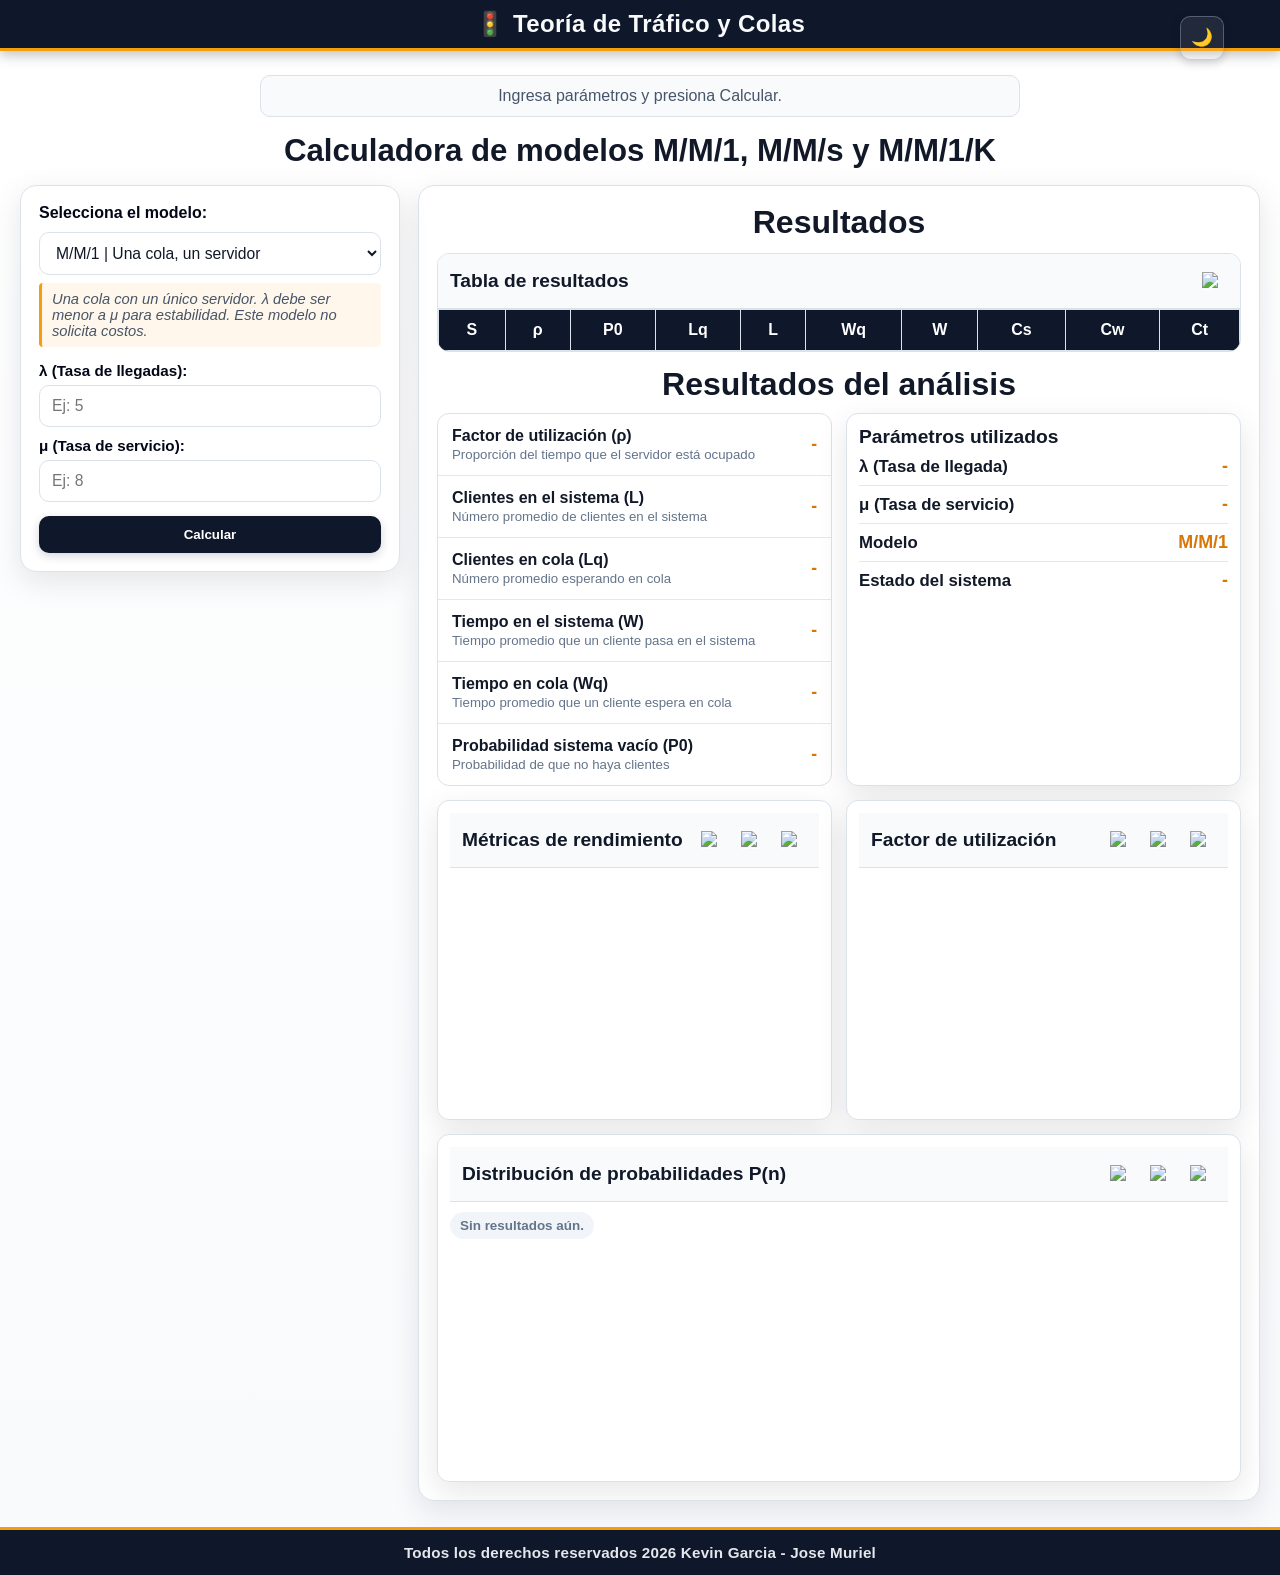
==== frontend/index.html @ acb6f223 "Agregar descripciones en encabezados de tabla al pasar cursor" ====
﻿<!DOCTYPE html>
<html lang="es">
<head>
<meta charset="UTF-8">
<meta name="viewport" content="width=device-width, initial-scale=1.0">
<title>Teor&iacute;a de Tr&aacute;fico y Colas</title>
<link rel="icon" type="image/svg+xml" href="data:image/svg+xml,%3Csvg xmlns='http://www.w3.org/2000/svg' viewBox='0 0 100 100'%3E%3Ctext y='0.9em' font-size='90'%3E%F0%9F%9A%A6%3C/text%3E%3C/svg%3E">

<link rel="stylesheet" href="style.css">
<script src="https://cdn.jsdelivr.net/npm/chart.js"></script>

</head>

<body>

<nav class="navbar">
    <div class="navbar-inner">
        <div class="navbar-title"><span class="nav-icon" aria-hidden="true">&#128678;</span> Teor&iacute;a de Tr&aacute;fico y Colas</div>
        <button id="themeToggle" class="theme-toggle" type="button" aria-label="Cambiar tema" title="Cambiar tema">🌙</button>
    </div>
</nav>

<div class="main">

    <p id="estado" class="estado">Ingresa parámetros y presiona Calcular.</p>
    <p class="sub">Calculadora de modelos M/M/1, M/M/s y M/M/1/K</p>

    <div class="dashboard-layout">

    <section class="card section-card input-card">

        <div class="modelo-selector">
            <label for="modelo">Selecciona el modelo:</label>
            <select id="modelo" onchange="cambiarFormulario()">
                <option value="">-- Seleccionar modelo --</option>
                <option value="mm1">M/M/1 | Una cola, un servidor</option>
                <option value="mms">M/M/s | Una cola, m&uacute;ltiples servidores</option>
                <option value="mm1k">M/M/1/K | Una cola, un servidor, capacidad limitada</option>
            </select>
            <p id="modelo-desc" class="modelo-desc"></p>
        </div>

        <div id="formulario" class="form-grid"></div>

        <button type="button" onclick="calcular()" class="btn-calcular">Calcular</button>

    </section>

    <section class="resultados section-card">
        <h2>Resultados</h2>

        <div class="table-wrap">
            <div class="segment-header">
                <h3>Tabla de resultados</h3>
                <div class="icon-actions">
                    <button type="button" class="icon-btn" title="Exportar tabla a Excel" onclick="exportarExcel()"><img class="icon-btn-img" src="https://img.icons8.com/?size=100&id=8Q0JnVzEzZWf&format=png&color=000000" alt="Excel"></button>
                </div>
            </div>
            <table id="tabla">
                <thead>
                    <tr>
                        <th title="Número de servidores">S</th>
                        <th title="Factor de utilización del sistema">&rho;</th>
                        <th title="Probabilidad de sistema vacío">P0</th>
                        <th title="Número promedio de clientes en cola">Lq</th>
                        <th title="Número promedio de clientes en el sistema">L</th>
                        <th title="Tiempo promedio de espera en cola">Wq</th>
                        <th title="Tiempo promedio en el sistema">W</th>
                        <th title="Costo de servicio">Cs</th>
                        <th title="Costo de espera">Cw</th>
                        <th title="Costo total">Ct</th>
                    </tr>
                </thead>
                <tbody></tbody>
            </table>
            <p id="tableLimitNotice" class="table-limit-notice" style="display: none;"></p>
        </div>

        <h3 class="analisis-heading">Resultados del an&aacute;lisis</h3>

        <section id="analisisPanel" class="analisis-panel" aria-live="polite">
            <div class="analisis-bloques">
                <div class="analisis-col">
                    <div id="analisisRows" class="analisis-rows"></div>
                </div>

                <div class="analisis-col">
                    <article class="analisis-card section-card mini-card">
                        <h4>Parámetros utilizados</h4>
                        <div class="param-line"><span>&lambda; (Tasa de llegada)</span><strong id="paramLambda">-</strong></div>
                        <div class="param-line"><span>&mu; (Tasa de servicio)</span><strong id="paramMu">-</strong></div>
                        <div id="paramLineCs" class="param-line"><span>Cs (Costo de servicio)</span><strong id="paramCs">-</strong></div>
                        <div id="paramLineCw" class="param-line"><span>Cw (Costo de espera)</span><strong id="paramCw">-</strong></div>
                        <div class="param-line"><span>Modelo</span><strong id="paramModelo">-</strong></div>
                        <div class="param-line"><span>Estado del sistema</span><strong id="estadoSistema">-</strong></div>
                    </article>
                </div>

                <div class="analisis-col">
                    <article class="analisis-card section-card mini-card">
                        <div class="segment-header">
                            <h4>Métricas de rendimiento</h4>
                            <div class="icon-actions">
                                <button type="button" class="icon-btn" title="Exportar datos a Excel" onclick="exportarDatosGraficaExcel('metricas')"><img class="icon-btn-img" src="https://img.icons8.com/?size=100&id=8Q0JnVzEzZWf&format=png&color=000000" alt="Excel"></button>
                                <button type="button" class="icon-btn" title="Exportar gráfica a PDF" onclick="exportarPDF('metricasChart', 'metricas_rendimiento.pdf', 'Métricas de rendimiento')"><img class="icon-btn-img" src="https://img.icons8.com/?size=100&id=107446&format=png&color=000000" alt="PDF"></button>
                                <button type="button" class="icon-btn" title="Exportar gráfica como imagen" onclick="exportarGrafica('metricasChart', 'metricas_rendimiento.png')"><img class="icon-btn-img" src="https://img.icons8.com/?size=100&id=114320&format=png&color=000000" alt="Imagen"></button>
                            </div>
                        </div>
                        <canvas id="metricasChart"></canvas>
                    </article>
                </div>

                <div class="analisis-col">
                    <article class="analisis-card section-card mini-card">
                        <div class="segment-header">
                            <h4>Factor de utilización</h4>
                            <div class="icon-actions">
                                <button type="button" class="icon-btn" title="Exportar datos a Excel" onclick="exportarDatosGraficaExcel('utilizacion')"><img class="icon-btn-img" src="https://img.icons8.com/?size=100&id=8Q0JnVzEzZWf&format=png&color=000000" alt="Excel"></button>
                                <button type="button" class="icon-btn" title="Exportar gráfica a PDF" onclick="exportarPDF('utilizacionChart', 'factor_utilizacion.pdf', 'Factor de utilización')"><img class="icon-btn-img" src="https://img.icons8.com/?size=100&id=107446&format=png&color=000000" alt="PDF"></button>
                                <button type="button" class="icon-btn" title="Exportar gráfica como imagen" onclick="exportarGrafica('utilizacionChart', 'factor_utilizacion.png')"><img class="icon-btn-img" src="https://img.icons8.com/?size=100&id=114320&format=png&color=000000" alt="Imagen"></button>
                            </div>
                        </div>
                        <canvas id="utilizacionChart"></canvas>
                    </article>
                </div>

                <div id="pnCol" class="analisis-col">
                    <article class="analisis-card section-card mini-card">
                        <div class="segment-header">
                            <h4>Distribución de probabilidades P(n)</h4>
                            <div class="icon-actions">
                                <button type="button" class="icon-btn" title="Exportar datos a Excel" onclick="exportarDatosGraficaExcel('pn')"><img class="icon-btn-img" src="https://img.icons8.com/?size=100&id=8Q0JnVzEzZWf&format=png&color=000000" alt="Excel"></button>
                                <button type="button" class="icon-btn" title="Exportar gráfica a PDF" onclick="exportarPDF('pnChart', 'distribucion_pn.pdf', 'Distribución P(n)')"><img class="icon-btn-img" src="https://img.icons8.com/?size=100&id=107446&format=png&color=000000" alt="PDF"></button>
                                <button type="button" class="icon-btn" title="Exportar gráfica como imagen" onclick="exportarGrafica('pnChart', 'distribucion_pn.png')"><img class="icon-btn-img" src="https://img.icons8.com/?size=100&id=114320&format=png&color=000000" alt="Imagen"></button>
                            </div>
                        </div>
                        <div id="pnChips" class="pn-chips"></div>
                        <canvas id="pnChart"></canvas>
                    </article>
                </div>

                <div id="costosCol" class="analisis-col">
                    <article class="analisis-card section-card mini-card grafica-principal-card">
                        <div class="segment-header">
                            <h4>Gráfica de costos</h4>
                            <div class="icon-actions">
                                <button type="button" class="icon-btn" title="Exportar datos a Excel" onclick="exportarDatosGraficaExcel('costos')"><img class="icon-btn-img" src="https://img.icons8.com/?size=100&id=8Q0JnVzEzZWf&format=png&color=000000" alt="Excel"></button>
                                <button type="button" class="icon-btn" title="Exportar gráfica a PDF" onclick="exportarPDF('grafica', 'grafica_costos.pdf', 'Gráfica de costos')"><img class="icon-btn-img" src="https://img.icons8.com/?size=100&id=107446&format=png&color=000000" alt="PDF"></button>
                                <button type="button" class="icon-btn" title="Exportar gráfica como imagen" onclick="exportarGrafica('grafica', 'grafica_costos.png')"><img class="icon-btn-img" src="https://img.icons8.com/?size=100&id=114320&format=png&color=000000" alt="Imagen"></button>
                            </div>
                        </div>
                        <canvas id="grafica"></canvas>
                    </article>
                </div>
            </div>
        </section>
    </section>

    </div>

</div>

<footer class="footer">
    <p>Todos los derechos reservados 2026 Kevin Garcia - Jose Muriel</p>
</footer>

<div id="loadingOverlay" class="loading-overlay" aria-hidden="true">
    <div class="loading-spinner" aria-hidden="true"></div>
    <p>Calculando...</p>
</div>

<script src="script.js"></script>

<!-- jsPDF (PDF) -->
<script src="https://cdnjs.cloudflare.com/ajax/libs/jspdf/2.5.1/jspdf.umd.min.js"></script>

<!-- html2canvas (captura gr&aacute;fica) -->
<script src="https://cdnjs.cloudflare.com/ajax/libs/html2canvas/1.4.1/html2canvas.min.js"></script>

<!-- XLSX con estilos (exportar Excel con encabezados coloreados) -->
<script src="https://cdn.jsdelivr.net/npm/xlsx-js-style@1.2.0/dist/xlsx.bundle.js"></script>

<!-- ExcelJS (exportar grafica como imagen dentro de Excel) -->
<script src="https://cdn.jsdelivr.net/npm/exceljs@4.4.0/dist/exceljs.min.js"></script>
</body>
</html>
---- frontend/style.css ----
﻿* {
    box-sizing: border-box;
}

:root {
    --nav-bg: #0f172a;
    --nav-border: #f59e0b;
    --surface: #ffffff;
    --surface-soft: #f8fafc;
    --text-main: #111827;
    --text-soft: #475569;
    --line: #dbe2ea;
    --shadow: 0 10px 30px rgba(15, 23, 42, 0.1);
    --input-bg: #ffffff;
    --table-bg: #ffffff;
    --table-text: #111827;
    --row-hover: #f8fafc;
}

body {
    margin: 0;
    font-family: "Segoe UI", sans-serif;
    background: linear-gradient(180deg, #ffffff 0%, #f8fafc 100%);
    color: var(--text-main);
    min-height: 100vh;
    display: flex;
    flex-direction: column;
}

body[data-theme="dark"] {
    background: linear-gradient(180deg, #1f2937 0%, #111827 100%);
}

body[data-theme="dark"] .sub {
    color: #f8fafc;
}

body[data-theme="dark"] .navbar,
body[data-theme="dark"] .footer {
    background: #f8fafc;
    border-color: #f59e0b;
}

body[data-theme="dark"] .navbar-title,
body[data-theme="dark"] .footer {
    color: #0f172a;
}

body[data-theme="dark"] .theme-toggle {
    background: #0f172a;
    color: #f8fafc;
    border-color: #0f172a;
}

body[data-theme="dark"] .theme-toggle:hover {
    background: #1e293b;
}

.navbar {
    position: sticky;
    top: 0;
    z-index: 100;
    width: 100%;
    background: var(--nav-bg);
    border-bottom: 3px solid var(--nav-border);
    box-shadow: 0 4px 12px rgba(0, 0, 0, 0.25);
}

.navbar-inner {
    max-width: 1200px;
    margin: 0 auto;
    padding: 10px 16px;
    display: flex;
    align-items: center;
    justify-content: center;
    position: relative;
}

.navbar-title {
    margin: 0;
    font-size: 24px;
    font-weight: 700;
    letter-spacing: 0.4px;
    color: #f8fafc;
    display: inline-flex;
    align-items: center;
    justify-content: center;
    gap: 8px;
}

.nav-icon {
    line-height: 1;
}

.theme-toggle {
    position: absolute;
    right: 16px;
    top: 50%;
    transform: translateY(-50%);
    width: 44px;
    height: 44px;
    min-width: 44px;
    padding: 0;
    border: 1px solid rgba(148, 163, 184, 0.45);
    background: rgba(255, 255, 255, 0.08);
    color: #f8fafc;
    border-radius: 10px;
    display: inline-flex;
    align-items: center;
    justify-content: center;
    font-size: 1.1rem;
    line-height: 1;
}

.theme-toggle:hover {
    background: rgba(255, 255, 255, 0.16);
}

.main {
    width: min(1240px, 100% - 36px);
    margin: 0 auto;
    padding: 24px 0 26px;
    flex: 1;
}

.estado {
    margin: 0 auto 16px;
    width: min(760px, 100%);
    padding: 11px 14px;
    border-radius: 10px;
    background: var(--surface-soft);
    border: 1px solid var(--line);
    color: var(--text-soft);
    text-align: center;
}

.estado.ok {
    border-color: rgba(22, 163, 74, 0.45);
}

.estado.error {
    border-color: rgba(220, 38, 38, 0.5);
    color: #991b1b;
}

.sub {
    text-align: center;
    color: var(--text-main);
    margin: 0 0 16px;
    font-size: clamp(1.35rem, 2.8vw, 1.95rem);
    font-weight: 800;
}

.section-card {
    background: var(--surface);
    border: 1px solid var(--line);
    border-radius: 16px;
    box-shadow: var(--shadow);
}

.dashboard-layout {
    display: grid;
    grid-template-columns: minmax(320px, 380px) minmax(0, 1fr);
    gap: 18px;
    align-items: start;
}

.card {
    width: 100%;
    margin: 0;
    padding: 18px;
    color: #020617;
}

.input-card {
    position: sticky;
    top: 86px;
}

.modelo-selector {
    margin-bottom: 14px;
}

.modelo-selector label {
    display: block;
    text-align: left;
    font-weight: 700;
    margin-bottom: 10px;
}

.modelo-desc {
    margin-top: 8px;
    font-size: 0.92rem;
    color: var(--text-soft);
    font-style: italic;
    padding: 8px 10px;
    background: rgba(245, 158, 11, 0.08);
    border-left: 3px solid #f59e0b;
    border-radius: 4px;
}

.form-grid {
    display: grid;
    grid-template-columns: 1fr;
    gap: 10px;
}

.param-group {
    display: grid;
    gap: 6px;
}

.param-group label {
    text-align: left;
    font-weight: 700;
    font-size: 0.95rem;
}

input,
select {
    width: 100%;
    padding: 11px 12px;
    border-radius: 10px;
    border: 1px solid var(--line);
    background: var(--input-bg);
    color: var(--text-main);
    font-size: 0.98rem;
}

input:focus,
select:focus {
    outline: none;
    border-color: #f59e0b;
    box-shadow: 0 0 0 3px rgba(245, 158, 11, 0.2);
}

button {
    position: relative;
    overflow: hidden;
    margin-top: 14px;
    padding: 11px 18px;
    border: none;
    background: var(--nav-bg);
    color: #ffffff;
    border-radius: 10px;
    cursor: pointer;
    transition: transform 0.2s ease, box-shadow 0.2s ease, background-color 0.2s ease;
    box-shadow: 0 3px 10px rgba(15, 23, 42, 0.18);
    font-weight: 700;
}

button:hover {
    background: #1e293b;
    transform: translateY(-2px);
    box-shadow: 0 8px 18px rgba(15, 23, 42, 0.28);
}

button:active {
    transform: translateY(0) scale(0.98);
}

button::after {
    content: "";
    position: absolute;
    top: 0;
    left: -130%;
    width: 120%;
    height: 100%;
    background: linear-gradient(120deg, transparent, rgba(255, 255, 255, 0.22), transparent);
    transition: left 0.45s ease;
}

button:hover::after {
    left: 120%;
}

.btn-calcular {
    width: 100%;
}

.resultados {
    margin-top: 0;
    padding: 18px;
    overflow: hidden;
}

.resultados h2 {
    margin: 0 0 12px;
    text-align: center;
    font-size: 2rem;
}

.table-wrap {
    border: 1px solid var(--line);
    border-radius: 12px;
    overflow: hidden;
    margin-bottom: 14px;
    background: #ffffff;
}

.table-limit-notice {
    margin: 10px 12px 12px;
    font-size: 0.92rem;
    color: var(--text-soft);
    font-weight: 600;
}

.segment-header {
    display: flex;
    align-items: center;
    justify-content: space-between;
    gap: 10px;
    padding: 10px 12px;
    border-bottom: 1px solid var(--line);
    background: #f8fafc;
}

.segment-header h3,
.segment-header h4 {
    margin: 0;
    font-size: 1.2rem;
}

.icon-actions {
    display: inline-flex;
    align-items: center;
    gap: 6px;
}

.icon-btn {
    margin-top: 0;
    width: 34px;
    min-width: 34px;
    height: 34px;
    padding: 0;
    border-radius: 8px;
    background: transparent;
    box-shadow: none;
    border: 1px solid transparent;
    display: inline-flex;
    align-items: center;
    justify-content: center;
    font-size: 16px;
    line-height: 1;
}

.icon-btn:hover {
    background: transparent;
    box-shadow: none;
    transform: none;
}

.icon-btn:active {
    transform: none;
}

.icon-btn::after {
    display: none;
}

.icon-btn-img {
    width: 18px;
    height: 18px;
    object-fit: contain;
    display: block;
    pointer-events: none;
}

.icon-btn:disabled {
    opacity: 0.45;
    cursor: not-allowed;
    box-shadow: none;
    transform: none;
}

table {
    margin: 0;
    border-collapse: collapse;
    width: 100%;
    background: var(--table-bg);
    color: var(--table-text);
}

th {
    background: var(--nav-bg);
    color: #ffffff;
}

th,
td {
    padding: 11px 10px;
    border: 1px solid var(--line);
    text-align: center;
}

tr:hover {
    background: var(--row-hover);
}

.inestable-row td {
    color: #b91c1c;
    background: #fef2f2;
}

.inestable-cell {
    font-weight: 800;
    color: #991b1b;
}

.analisis-heading {
    margin: 10px 0 10px;
    text-align: center;
    font-size: 2rem;
}

.analisis-panel {
    border: none;
    background: transparent;
}

.analisis-bloques {
    display: grid;
    grid-template-columns: repeat(2, minmax(0, 1fr));
    gap: 14px;
    grid-auto-rows: minmax(320px, auto);
}

.analisis-col {
    min-width: 0;
    display: flex;
}

.analisis-rows {
    border: 1px solid var(--line);
    border-radius: 12px;
    overflow: hidden;
    background: #ffffff;
    width: 100%;
    height: 100%;
    overflow-y: auto;
}

.analisis-col .mini-card {
    width: 100%;
    height: 100%;
    display: flex;
    flex-direction: column;
}

.analisis-col .mini-card canvas {
    flex: 1;
}

.analisis-row {
    display: flex;
    justify-content: space-between;
    gap: 14px;
    align-items: center;
    padding: 13px 14px;
    border-bottom: 1px solid #e5e7eb;
}

.analisis-row:last-child {
    border-bottom: none;
}

.analisis-nombre {
    margin: 0;
    font-weight: 800;
    font-size: 1rem;
}

.analisis-desc {
    margin: 2px 0 0;
    font-size: 0.83rem;
    color: #64748b;
}

.analisis-valor {
    color: #d97706;
    font-size: 1.1rem;
    white-space: nowrap;
}

.analisis-valor-inestable {
    color: #b91c1c;
}

.mini-card {
    padding: 12px;
    border-radius: 12px;
    min-height: 220px;
}

.mini-card h4 {
    margin: 0;
    font-size: 1.2rem;
}

.param-line {
    display: flex;
    align-items: center;
    justify-content: space-between;
    gap: 10px;
    padding: 8px 0;
    border-bottom: 1px solid #e5e7eb;
    font-size: 1.05rem;
    font-weight: 700;
}

.param-line:last-child {
    border-bottom: none;
}

.param-line strong {
    color: #d97706;
    font-size: 1.12rem;
    font-weight: 800;
}

.param-line strong.estado-estable {
    color: #15803d;
}

.param-line strong.estado-inestable {
    color: #b91c1c;
}

.pn-chips {
    display: flex;
    flex-wrap: wrap;
    gap: 8px;
    margin: 10px 0;
}

.pn-chip,
.chip-muted {
    display: inline-flex;
    align-items: center;
    padding: 6px 10px;
    border-radius: 999px;
    font-size: 0.84rem;
    font-weight: 700;
}

.pn-chip {
    background: #e2e8f0;
    color: #334155;
}

.chip-muted {
    background: #f1f5f9;
    color: #64748b;
    font-weight: 600;
}

#metricasChart,
#utilizacionChart,
#pnChart {
    width: 100% !important;
    height: 220px !important;
    max-height: 220px !important;
}

#grafica {
    width: 100% !important;
    height: 280px !important;
    max-height: 280px !important;
}

.footer {
    margin-top: 0;
    padding: 14px 20px;
    background: var(--nav-bg);
    color: #e5e7eb;
    text-align: center;
    font-size: 0.95rem;
    border-top: 3px solid var(--nav-border);
}

.footer p {
    margin: 0;
    font-weight: 600;
    letter-spacing: 0.2px;
}

.loading-overlay {
    position: fixed;
    inset: 0;
    display: none;
    flex-direction: column;
    align-items: center;
    justify-content: center;
    gap: 10px;
    background: rgba(255, 255, 255, 0.55);
    backdrop-filter: blur(1px);
    z-index: 1000;
}

.loading-overlay.active {
    display: flex;
}

.loading-overlay p {
    margin: 0;
    color: var(--nav-bg);
    font-weight: 700;
    letter-spacing: 0.3px;
}

.loading-spinner {
    width: 74px;
    height: 74px;
    border-radius: 50%;
    background: conic-gradient(
        from 0deg,
        var(--nav-bg) 0 52deg,
        transparent 52deg 104deg,
        var(--nav-bg) 104deg 156deg,
        transparent 156deg 208deg,
        var(--nav-bg) 208deg 260deg,
        transparent 260deg 312deg,
        var(--nav-bg) 312deg 360deg
    );
    -webkit-mask: radial-gradient(farthest-side, transparent calc(100% - 11px), #000 calc(100% - 10px));
    mask: radial-gradient(farthest-side, transparent calc(100% - 11px), #000 calc(100% - 10px));
    filter: drop-shadow(0 0 8px rgba(15, 23, 42, 0.35));
    animation: spin 0.95s linear infinite;
}

@keyframes spin {
    to {
        transform: rotate(360deg);
    }
}

@media (max-width: 1180px) {
    .dashboard-layout {
        grid-template-columns: 1fr;
    }

    .input-card {
        position: static;
    }
}

@media (max-width: 900px) {
    .main {
        width: min(980px, 100% - 20px);
        padding: 16px 0 20px;
    }

    .analisis-bloques {
        grid-template-columns: 1fr;
        grid-auto-rows: auto;
    }

    #metricasChart,
    #utilizacionChart,
    #pnChart,
    #grafica {
        height: 210px !important;
        max-height: 210px !important;
    }

    .resultados h2,
    .analisis-heading {
        font-size: 1.7rem;
    }
}

@media (max-width: 768px) {
    .navbar-inner {
        padding: 10px;
    }

    .theme-toggle {
        position: static;
        transform: none;
        min-width: 110px;
        font-size: 0.86rem;
        padding: 8px 10px;
        margin-left: auto;
    }

    .navbar-title {
        font-size: 20px;
    }

    .resultados,
    .card {
        padding: 12px;
    }

    .segment-header h3,
    .segment-header h4 {
        font-size: 1rem;
    }
}

@media (max-width: 480px) {
    .navbar-inner {
        flex-wrap: wrap;
        justify-content: center;
        gap: 8px;
    }

    .theme-toggle {
        margin-left: 0;
    }

    .navbar-title {
        font-size: 18px;
    }

    input,
    select {
        font-size: 0.94rem;
        padding: 10px;
    }

    th,
    td {
        font-size: 12px;
        padding: 8px 6px;
    }
}
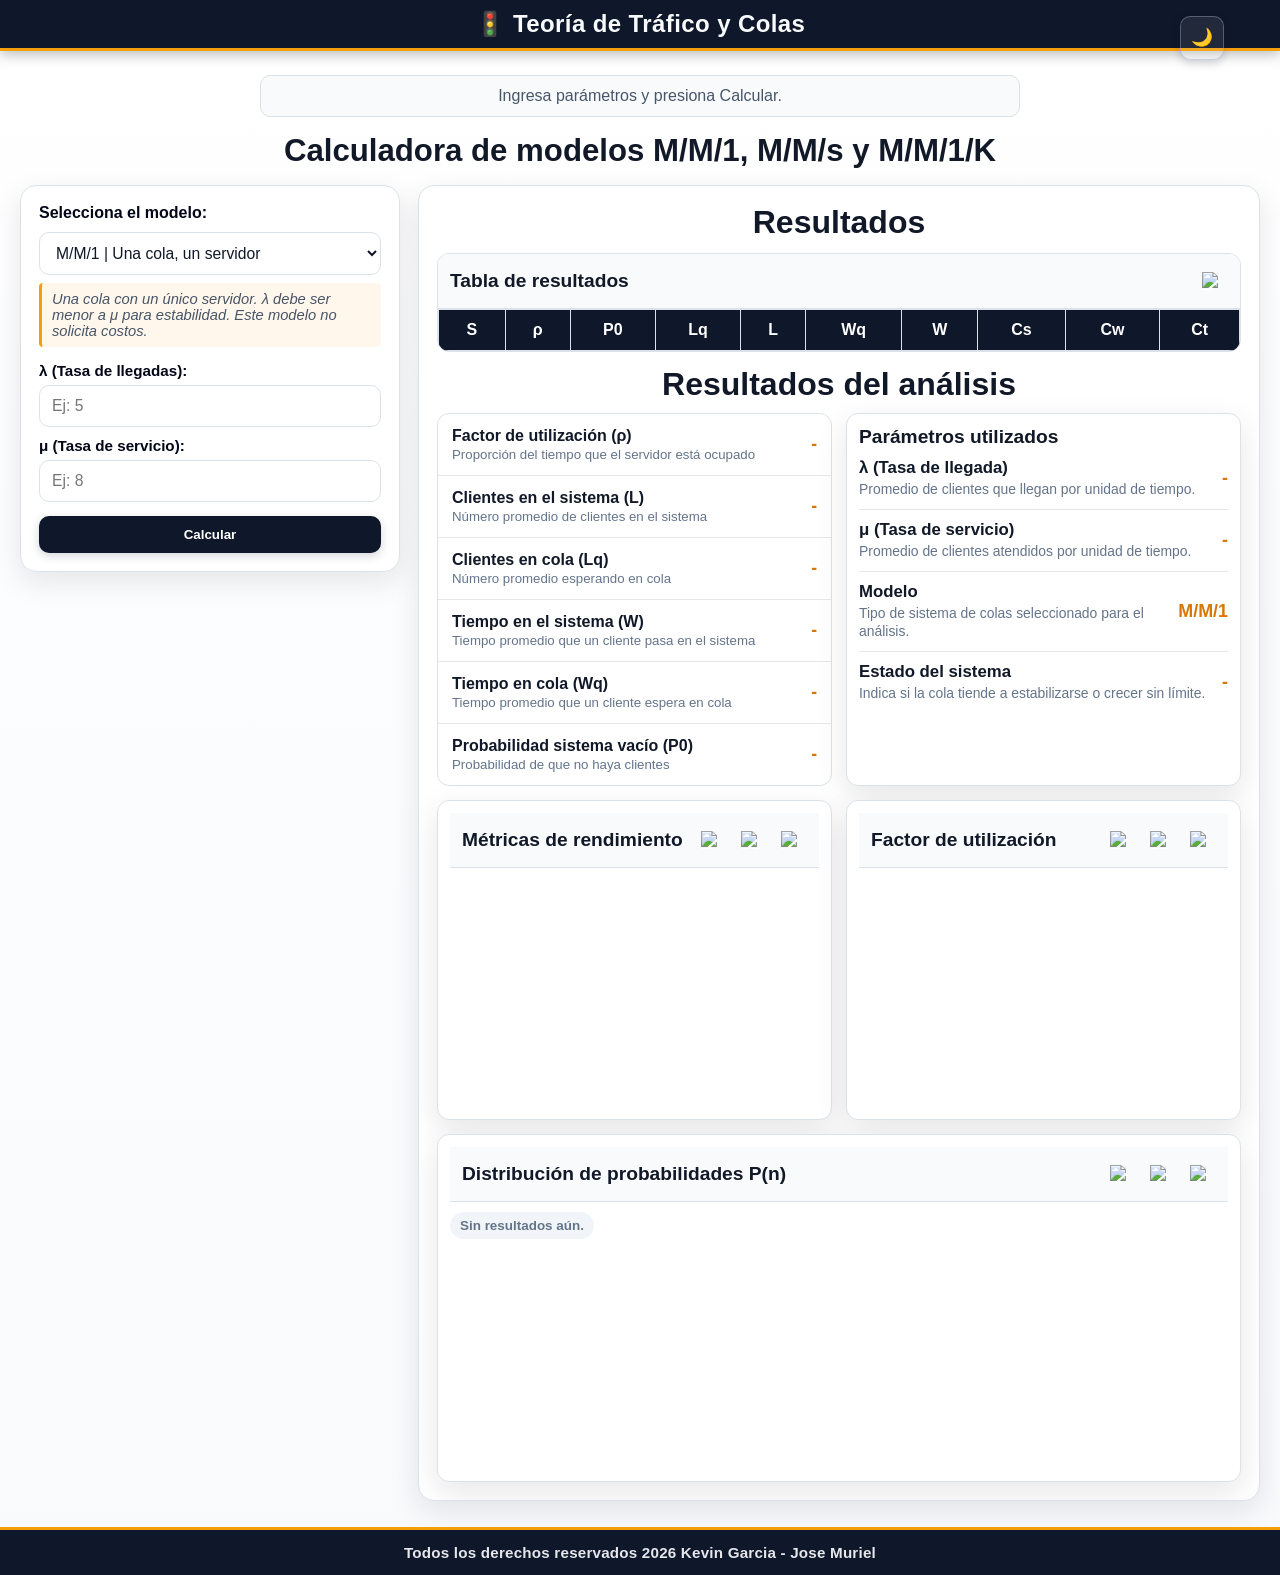
==== commit 861ee55c: "Agregar descripciones en tarjeta de parámetros utilizados" ====
--- a/frontend/index.html
+++ b/frontend/index.html
@@ -87,12 +87,48 @@
                 <div class="analisis-col">
                     <article class="analisis-card section-card mini-card">
                         <h4>Parámetros utilizados</h4>
-                        <div class="param-line"><span>&lambda; (Tasa de llegada)</span><strong id="paramLambda">-</strong></div>
-                        <div class="param-line"><span>&mu; (Tasa de servicio)</span><strong id="paramMu">-</strong></div>
-                        <div id="paramLineCs" class="param-line"><span>Cs (Costo de servicio)</span><strong id="paramCs">-</strong></div>
-                        <div id="paramLineCw" class="param-line"><span>Cw (Costo de espera)</span><strong id="paramCw">-</strong></div>
-                        <div class="param-line"><span>Modelo</span><strong id="paramModelo">-</strong></div>
-                        <div class="param-line"><span>Estado del sistema</span><strong id="estadoSistema">-</strong></div>
+                        <div class="param-line">
+                            <div class="param-text">
+                                <p class="param-nombre">&lambda; (Tasa de llegada)</p>
+                                <p class="param-desc">Promedio de clientes que llegan por unidad de tiempo.</p>
+                            </div>
+                            <strong id="paramLambda">-</strong>
+                        </div>
+                        <div class="param-line">
+                            <div class="param-text">
+                                <p class="param-nombre">&mu; (Tasa de servicio)</p>
+                                <p class="param-desc">Promedio de clientes atendidos por unidad de tiempo.</p>
+                            </div>
+                            <strong id="paramMu">-</strong>
+                        </div>
+                        <div id="paramLineCs" class="param-line">
+                            <div class="param-text">
+                                <p class="param-nombre">Cs (Costo de servicio)</p>
+                                <p class="param-desc">Costo asociado a mantener un servidor operando.</p>
+                            </div>
+                            <strong id="paramCs">-</strong>
+                        </div>
+                        <div id="paramLineCw" class="param-line">
+                            <div class="param-text">
+                                <p class="param-nombre">Cw (Costo de espera)</p>
+                                <p class="param-desc">Costo por cliente en cola o esperando atención.</p>
+                            </div>
+                            <strong id="paramCw">-</strong>
+                        </div>
+                        <div class="param-line">
+                            <div class="param-text">
+                                <p class="param-nombre">Modelo</p>
+                                <p class="param-desc">Tipo de sistema de colas seleccionado para el análisis.</p>
+                            </div>
+                            <strong id="paramModelo">-</strong>
+                        </div>
+                        <div class="param-line">
+                            <div class="param-text">
+                                <p class="param-nombre">Estado del sistema</p>
+                                <p class="param-desc">Indica si la cola tiende a estabilizarse o crecer sin límite.</p>
+                            </div>
+                            <strong id="estadoSistema">-</strong>
+                        </div>
                     </article>
                 </div>
 
--- a/frontend/style.css
+++ b/frontend/style.css
@@ -499,20 +499,37 @@
 
 .param-line {
     display: flex;
-    align-items: center;
+    align-items: flex-start;
     justify-content: space-between;
     gap: 10px;
-    padding: 8px 0;
+    padding: 10px 0;
     border-bottom: 1px solid #e5e7eb;
+}
+
+.param-text {
+    flex: 1;
+}
+
+.param-nombre {
+    margin: 0;
     font-size: 1.05rem;
     font-weight: 700;
 }
 
+.param-desc {
+    margin: 2px 0 0;
+    color: #64748b;
+    font-size: 0.87rem;
+    line-height: 1.35;
+    font-weight: 500;
+}
+
 .param-line:last-child {
     border-bottom: none;
 }
 
 .param-line strong {
+    align-self: center;
     color: #d97706;
     font-size: 1.12rem;
     font-weight: 800;
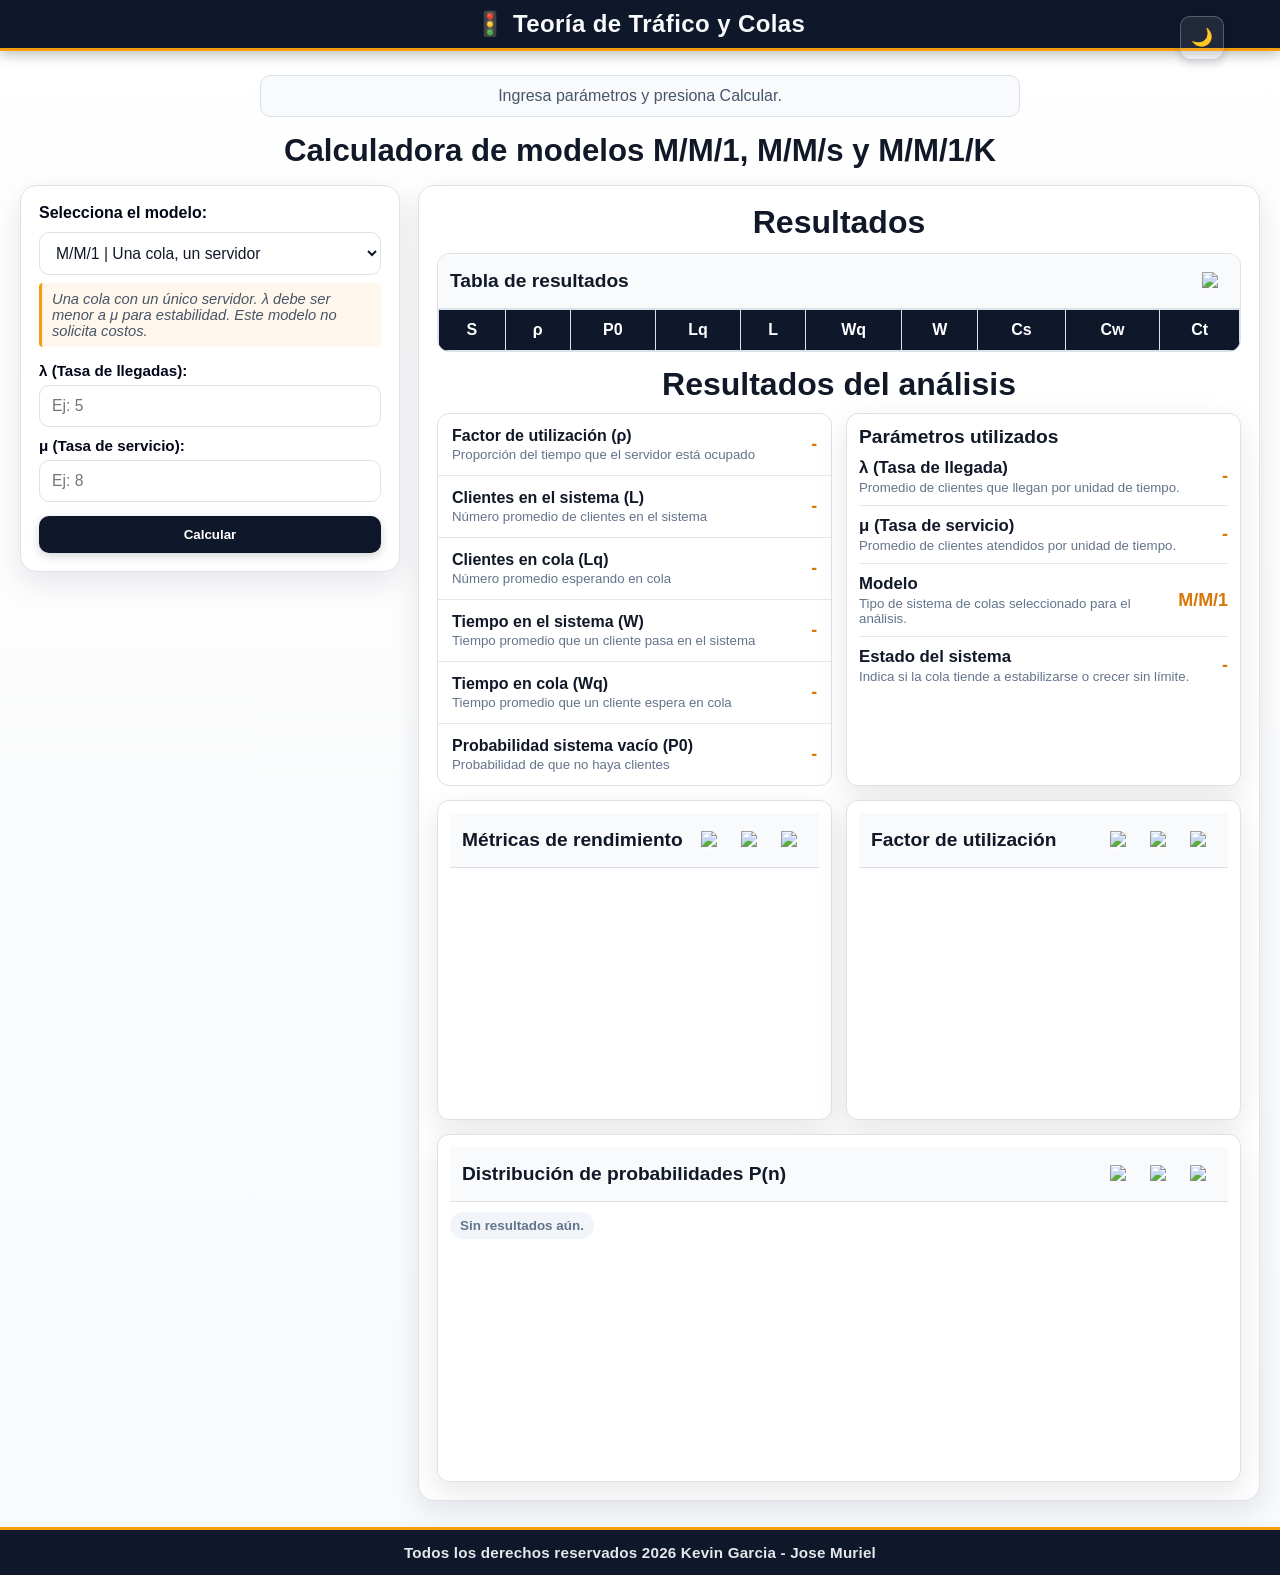
==== commit 17f2e84e: "Igualar fondo de tarjeta de parámetros con panel de análisis" ====
--- a/frontend/index.html
+++ b/frontend/index.html
@@ -85,7 +85,7 @@
                 </div>
 
                 <div class="analisis-col">
-                    <article class="analisis-card section-card mini-card">
+                    <article id="parametrosCard" class="analisis-card section-card mini-card">
                         <h4>Parámetros utilizados</h4>
                         <div class="param-line">
                             <div class="param-text">
--- a/frontend/style.css
+++ b/frontend/style.css
@@ -497,6 +497,10 @@
     font-size: 1.2rem;
 }
 
+#parametrosCard {
+    background: #ffffff;
+}
+
 .param-line {
     display: flex;
     align-items: flex-start;
@@ -519,9 +523,7 @@
 .param-desc {
     margin: 2px 0 0;
     color: #64748b;
-    font-size: 0.87rem;
-    line-height: 1.35;
-    font-weight: 500;
+    font-size: 0.83rem;
 }
 
 .param-line:last-child {
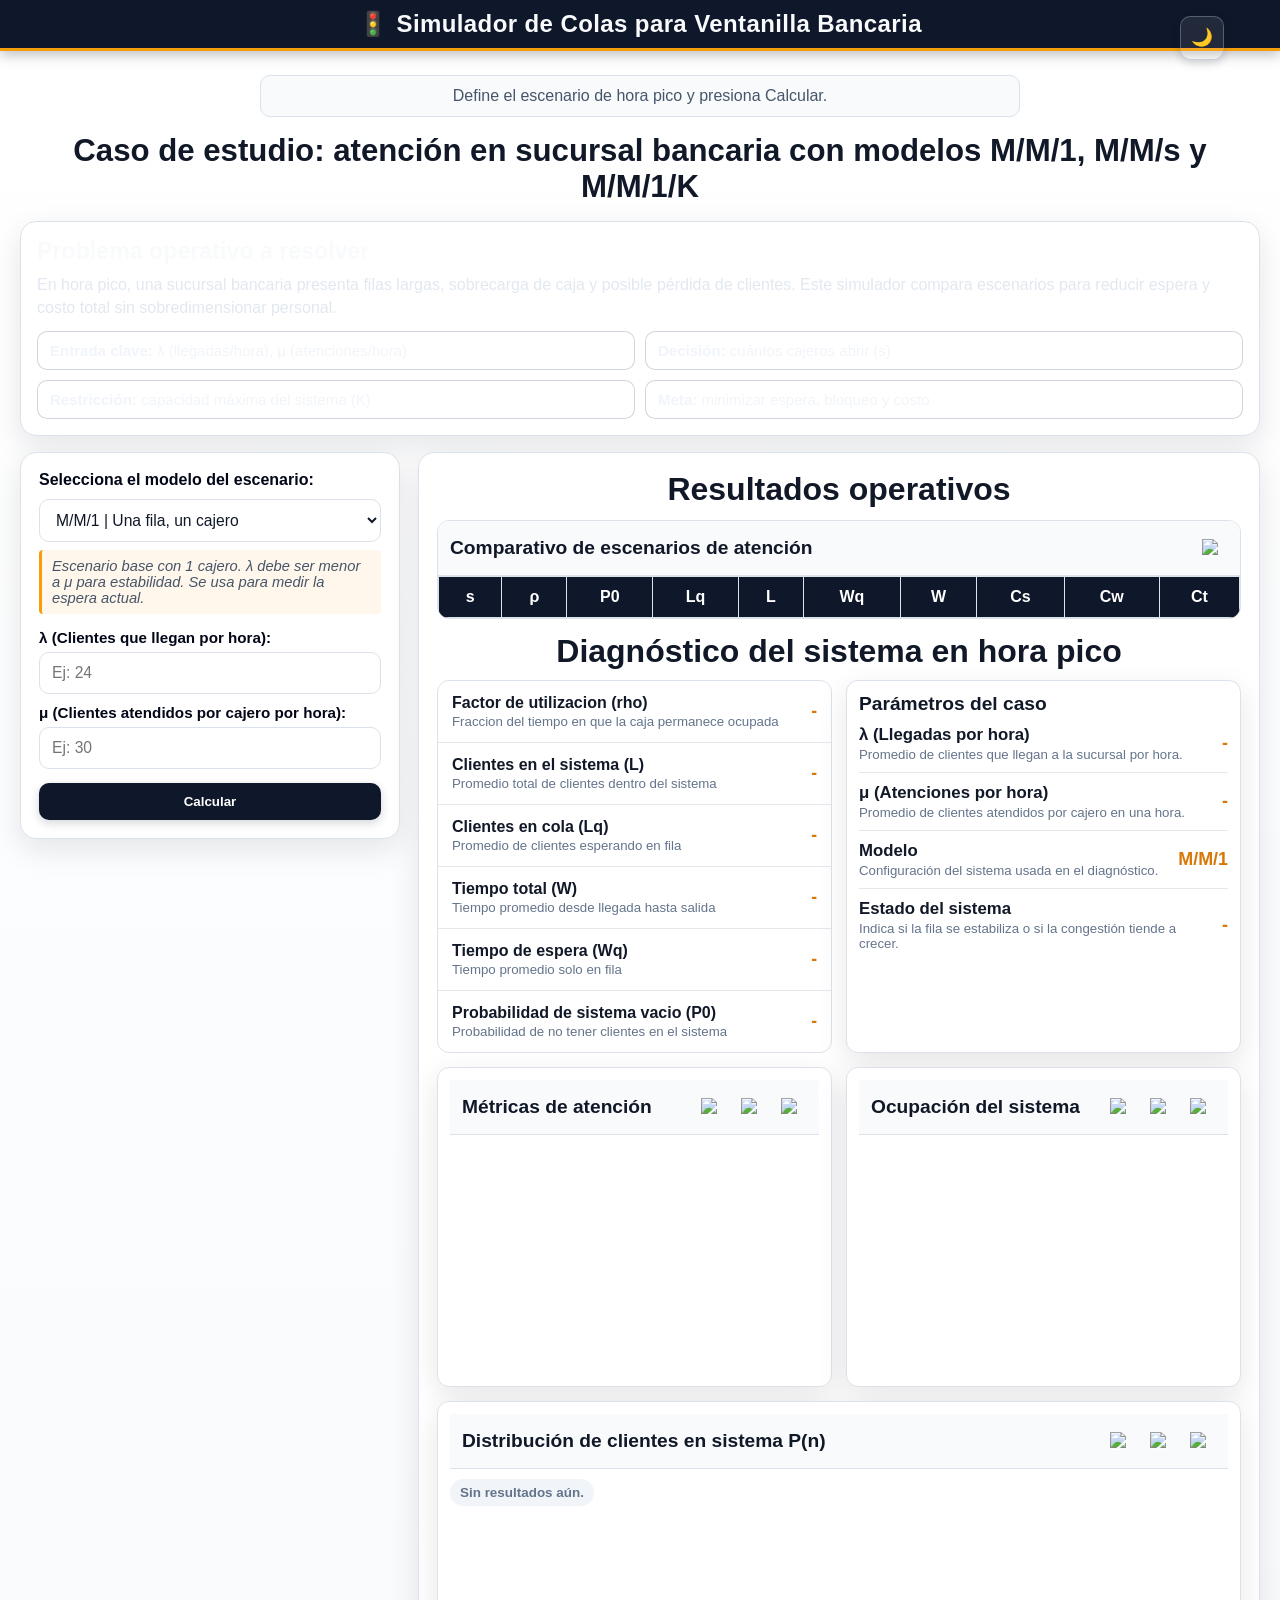
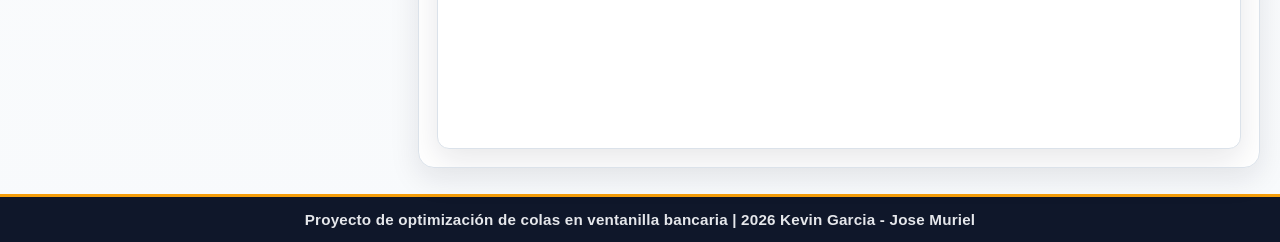
==== commit 9ac493b1: "Adapt banking queue simulator UI" ====
--- a/frontend/index.html
+++ b/frontend/index.html
@@ -3,7 +3,7 @@
 <head>
 <meta charset="UTF-8">
 <meta name="viewport" content="width=device-width, initial-scale=1.0">
-<title>Teor&iacute;a de Tr&aacute;fico y Colas</title>
+<title>Simulador de Colas para Ventanilla Bancaria</title>
 <link rel="icon" type="image/svg+xml" href="data:image/svg+xml,%3Csvg xmlns='http://www.w3.org/2000/svg' viewBox='0 0 100 100'%3E%3Ctext y='0.9em' font-size='90'%3E%F0%9F%9A%A6%3C/text%3E%3C/svg%3E">
 
 <link rel="stylesheet" href="style.css">
@@ -15,27 +15,41 @@
 
 <nav class="navbar">
     <div class="navbar-inner">
-        <div class="navbar-title"><span class="nav-icon" aria-hidden="true">&#128678;</span> Teor&iacute;a de Tr&aacute;fico y Colas</div>
+        <div class="navbar-title"><span class="nav-icon" aria-hidden="true">&#128678;</span> Simulador de Colas para Ventanilla Bancaria</div>
         <button id="themeToggle" class="theme-toggle" type="button" aria-label="Cambiar tema" title="Cambiar tema">🌙</button>
     </div>
 </nav>
 
 <div class="main">
 
-    <p id="estado" class="estado">Ingresa parámetros y presiona Calcular.</p>
-    <p class="sub">Calculadora de modelos M/M/1, M/M/s y M/M/1/K</p>
+    <p id="estado" class="estado">Define el escenario de hora pico y presiona Calcular.</p>
+    <p class="sub">Caso de estudio: atenci&oacute;n en sucursal bancaria con modelos M/M/1, M/M/s y M/M/1/K</p>
+
+    <section class="contexto-banner section-card">
+        <h2>Problema operativo a resolver</h2>
+        <p>
+            En hora pico, una sucursal bancaria presenta filas largas, sobrecarga de caja y posible p&eacute;rdida de clientes.
+            Este simulador compara escenarios para reducir espera y costo total sin sobredimensionar personal.
+        </p>
+        <div class="contexto-grid">
+            <div class="contexto-item"><strong>Entrada clave:</strong> &lambda; (llegadas/hora), &mu; (atenciones/hora)</div>
+            <div class="contexto-item"><strong>Decisi&oacute;n:</strong> cu&aacute;ntos cajeros abrir (s)</div>
+            <div class="contexto-item"><strong>Restricci&oacute;n:</strong> capacidad m&aacute;xima del sistema (K)</div>
+            <div class="contexto-item"><strong>Meta:</strong> minimizar espera, bloqueo y costo</div>
+        </div>
+    </section>
 
     <div class="dashboard-layout">
 
     <section class="card section-card input-card">
 
         <div class="modelo-selector">
-            <label for="modelo">Selecciona el modelo:</label>
+            <label for="modelo">Selecciona el modelo del escenario:</label>
             <select id="modelo" onchange="cambiarFormulario()">
                 <option value="">-- Seleccionar modelo --</option>
-                <option value="mm1">M/M/1 | Una cola, un servidor</option>
-                <option value="mms">M/M/s | Una cola, m&uacute;ltiples servidores</option>
-                <option value="mm1k">M/M/1/K | Una cola, un servidor, capacidad limitada</option>
+                <option value="mm1">M/M/1 | Una fila, un cajero</option>
+                <option value="mms">M/M/s | Una fila, varios cajeros</option>
+                <option value="mm1k">M/M/1/K | Una fila, un cajero, aforo limitado</option>
             </select>
             <p id="modelo-desc" class="modelo-desc"></p>
         </div>
@@ -47,11 +61,11 @@
     </section>
 
     <section class="resultados section-card">
-        <h2>Resultados</h2>
+        <h2>Resultados operativos</h2>
 
         <div class="table-wrap">
             <div class="segment-header">
-                <h3>Tabla de resultados</h3>
+                <h3>Comparativo de escenarios de atenci&oacute;n</h3>
                 <div class="icon-actions">
                     <button type="button" class="icon-btn" title="Exportar tabla a Excel" onclick="exportarExcel()"><img class="icon-btn-img" src="https://img.icons8.com/?size=100&id=8Q0JnVzEzZWf&format=png&color=000000" alt="Excel"></button>
                 </div>
@@ -59,16 +73,16 @@
             <table id="tabla">
                 <thead>
                     <tr>
-                        <th title="Número de servidores">S</th>
-                        <th title="Factor de utilización del sistema">&rho;</th>
-                        <th title="Probabilidad de sistema vacío">P0</th>
-                        <th title="Número promedio de clientes en cola">Lq</th>
-                        <th title="Número promedio de clientes en el sistema">L</th>
-                        <th title="Tiempo promedio de espera en cola">Wq</th>
-                        <th title="Tiempo promedio en el sistema">W</th>
-                        <th title="Costo de servicio">Cs</th>
-                        <th title="Costo de espera">Cw</th>
-                        <th title="Costo total">Ct</th>
+                        <th title="Cajeros activos en el escenario">s</th>
+                        <th title="Factor de utilizaci&oacute;n del sistema">&rho;</th>
+                        <th title="Probabilidad de sistema vac&iacute;o">P0</th>
+                        <th title="Clientes promedio en cola">Lq</th>
+                        <th title="Clientes promedio en el sistema">L</th>
+                        <th title="Tiempo promedio de espera">Wq</th>
+                        <th title="Tiempo promedio total en sistema">W</th>
+                        <th title="Costo de servicio por escenario">Cs</th>
+                        <th title="Costo de espera acumulado">Cw</th>
+                        <th title="Costo total del escenario">Ct</th>
                     </tr>
                 </thead>
                 <tbody></tbody>
@@ -76,7 +90,7 @@
             <p id="tableLimitNotice" class="table-limit-notice" style="display: none;"></p>
         </div>
 
-        <h3 class="analisis-heading">Resultados del an&aacute;lisis</h3>
+        <h3 class="analisis-heading">Diagn&oacute;stico del sistema en hora pico</h3>
 
         <section id="analisisPanel" class="analisis-panel" aria-live="polite">
             <div class="analisis-bloques">
@@ -86,46 +100,46 @@
 
                 <div class="analisis-col">
                     <article id="parametrosCard" class="analisis-card section-card mini-card">
-                        <h4>Parámetros utilizados</h4>
-                        <div class="param-line">
-                            <div class="param-text">
-                                <p class="param-nombre">&lambda; (Tasa de llegada)</p>
-                                <p class="param-desc">Promedio de clientes que llegan por unidad de tiempo.</p>
+                        <h4>Par&aacute;metros del caso</h4>
+                        <div class="param-line">
+                            <div class="param-text">
+                                <p class="param-nombre">&lambda; (Llegadas por hora)</p>
+                                <p class="param-desc">Promedio de clientes que llegan a la sucursal por hora.</p>
                             </div>
                             <strong id="paramLambda">-</strong>
                         </div>
                         <div class="param-line">
                             <div class="param-text">
-                                <p class="param-nombre">&mu; (Tasa de servicio)</p>
-                                <p class="param-desc">Promedio de clientes atendidos por unidad de tiempo.</p>
+                                <p class="param-nombre">&mu; (Atenciones por hora)</p>
+                                <p class="param-desc">Promedio de clientes atendidos por cajero en una hora.</p>
                             </div>
                             <strong id="paramMu">-</strong>
                         </div>
                         <div id="paramLineCs" class="param-line">
                             <div class="param-text">
                                 <p class="param-nombre">Cs (Costo de servicio)</p>
-                                <p class="param-desc">Costo asociado a mantener un servidor operando.</p>
+                                <p class="param-desc">Costo de mantener habilitado un cajero en el turno analizado.</p>
                             </div>
                             <strong id="paramCs">-</strong>
                         </div>
                         <div id="paramLineCw" class="param-line">
                             <div class="param-text">
                                 <p class="param-nombre">Cw (Costo de espera)</p>
-                                <p class="param-desc">Costo por cliente en cola o esperando atención.</p>
+                                <p class="param-desc">Costo asociado al tiempo de espera de los clientes.</p>
                             </div>
                             <strong id="paramCw">-</strong>
                         </div>
                         <div class="param-line">
                             <div class="param-text">
                                 <p class="param-nombre">Modelo</p>
-                                <p class="param-desc">Tipo de sistema de colas seleccionado para el análisis.</p>
+                                <p class="param-desc">Configuraci&oacute;n del sistema usada en el diagn&oacute;stico.</p>
                             </div>
                             <strong id="paramModelo">-</strong>
                         </div>
                         <div class="param-line">
                             <div class="param-text">
                                 <p class="param-nombre">Estado del sistema</p>
-                                <p class="param-desc">Indica si la cola tiende a estabilizarse o crecer sin límite.</p>
+                                <p class="param-desc">Indica si la fila se estabiliza o si la congesti&oacute;n tiende a crecer.</p>
                             </div>
                             <strong id="estadoSistema">-</strong>
                         </div>
@@ -135,11 +149,11 @@
                 <div class="analisis-col">
                     <article class="analisis-card section-card mini-card">
                         <div class="segment-header">
-                            <h4>Métricas de rendimiento</h4>
+                            <h4>M&eacute;tricas de atenci&oacute;n</h4>
                             <div class="icon-actions">
                                 <button type="button" class="icon-btn" title="Exportar datos a Excel" onclick="exportarDatosGraficaExcel('metricas')"><img class="icon-btn-img" src="https://img.icons8.com/?size=100&id=8Q0JnVzEzZWf&format=png&color=000000" alt="Excel"></button>
-                                <button type="button" class="icon-btn" title="Exportar gráfica a PDF" onclick="exportarPDF('metricasChart', 'metricas_rendimiento.pdf', 'Métricas de rendimiento')"><img class="icon-btn-img" src="https://img.icons8.com/?size=100&id=107446&format=png&color=000000" alt="PDF"></button>
-                                <button type="button" class="icon-btn" title="Exportar gráfica como imagen" onclick="exportarGrafica('metricasChart', 'metricas_rendimiento.png')"><img class="icon-btn-img" src="https://img.icons8.com/?size=100&id=114320&format=png&color=000000" alt="Imagen"></button>
+                                <button type="button" class="icon-btn" title="Exportar gráfica a PDF" onclick="exportarPDF('metricasChart', 'metricas_atencion.pdf', 'M&eacute;tricas de atenci&oacute;n')"><img class="icon-btn-img" src="https://img.icons8.com/?size=100&id=107446&format=png&color=000000" alt="PDF"></button>
+                                <button type="button" class="icon-btn" title="Exportar gráfica como imagen" onclick="exportarGrafica('metricasChart', 'metricas_atencion.png')"><img class="icon-btn-img" src="https://img.icons8.com/?size=100&id=114320&format=png&color=000000" alt="Imagen"></button>
                             </div>
                         </div>
                         <canvas id="metricasChart"></canvas>
@@ -149,11 +163,11 @@
                 <div class="analisis-col">
                     <article class="analisis-card section-card mini-card">
                         <div class="segment-header">
-                            <h4>Factor de utilización</h4>
+                            <h4>Ocupaci&oacute;n del sistema</h4>
                             <div class="icon-actions">
                                 <button type="button" class="icon-btn" title="Exportar datos a Excel" onclick="exportarDatosGraficaExcel('utilizacion')"><img class="icon-btn-img" src="https://img.icons8.com/?size=100&id=8Q0JnVzEzZWf&format=png&color=000000" alt="Excel"></button>
-                                <button type="button" class="icon-btn" title="Exportar gráfica a PDF" onclick="exportarPDF('utilizacionChart', 'factor_utilizacion.pdf', 'Factor de utilización')"><img class="icon-btn-img" src="https://img.icons8.com/?size=100&id=107446&format=png&color=000000" alt="PDF"></button>
-                                <button type="button" class="icon-btn" title="Exportar gráfica como imagen" onclick="exportarGrafica('utilizacionChart', 'factor_utilizacion.png')"><img class="icon-btn-img" src="https://img.icons8.com/?size=100&id=114320&format=png&color=000000" alt="Imagen"></button>
+                                <button type="button" class="icon-btn" title="Exportar gráfica a PDF" onclick="exportarPDF('utilizacionChart', 'ocupacion_sistema.pdf', 'Ocupaci&oacute;n del sistema')"><img class="icon-btn-img" src="https://img.icons8.com/?size=100&id=107446&format=png&color=000000" alt="PDF"></button>
+                                <button type="button" class="icon-btn" title="Exportar gráfica como imagen" onclick="exportarGrafica('utilizacionChart', 'ocupacion_sistema.png')"><img class="icon-btn-img" src="https://img.icons8.com/?size=100&id=114320&format=png&color=000000" alt="Imagen"></button>
                             </div>
                         </div>
                         <canvas id="utilizacionChart"></canvas>
@@ -163,11 +177,11 @@
                 <div id="pnCol" class="analisis-col">
                     <article class="analisis-card section-card mini-card">
                         <div class="segment-header">
-                            <h4>Distribución de probabilidades P(n)</h4>
+                            <h4>Distribuci&oacute;n de clientes en sistema P(n)</h4>
                             <div class="icon-actions">
                                 <button type="button" class="icon-btn" title="Exportar datos a Excel" onclick="exportarDatosGraficaExcel('pn')"><img class="icon-btn-img" src="https://img.icons8.com/?size=100&id=8Q0JnVzEzZWf&format=png&color=000000" alt="Excel"></button>
-                                <button type="button" class="icon-btn" title="Exportar gráfica a PDF" onclick="exportarPDF('pnChart', 'distribucion_pn.pdf', 'Distribución P(n)')"><img class="icon-btn-img" src="https://img.icons8.com/?size=100&id=107446&format=png&color=000000" alt="PDF"></button>
-                                <button type="button" class="icon-btn" title="Exportar gráfica como imagen" onclick="exportarGrafica('pnChart', 'distribucion_pn.png')"><img class="icon-btn-img" src="https://img.icons8.com/?size=100&id=114320&format=png&color=000000" alt="Imagen"></button>
+                                <button type="button" class="icon-btn" title="Exportar gráfica a PDF" onclick="exportarPDF('pnChart', 'distribucion_clientes_pn.pdf', 'Distribuci&oacute;n de clientes P(n)')"><img class="icon-btn-img" src="https://img.icons8.com/?size=100&id=107446&format=png&color=000000" alt="PDF"></button>
+                                <button type="button" class="icon-btn" title="Exportar gráfica como imagen" onclick="exportarGrafica('pnChart', 'distribucion_clientes_pn.png')"><img class="icon-btn-img" src="https://img.icons8.com/?size=100&id=114320&format=png&color=000000" alt="Imagen"></button>
                             </div>
                         </div>
                         <div id="pnChips" class="pn-chips"></div>
@@ -178,11 +192,11 @@
                 <div id="costosCol" class="analisis-col">
                     <article class="analisis-card section-card mini-card grafica-principal-card">
                         <div class="segment-header">
-                            <h4>Gráfica de costos</h4>
+                            <h4>Costos del escenario</h4>
                             <div class="icon-actions">
                                 <button type="button" class="icon-btn" title="Exportar datos a Excel" onclick="exportarDatosGraficaExcel('costos')"><img class="icon-btn-img" src="https://img.icons8.com/?size=100&id=8Q0JnVzEzZWf&format=png&color=000000" alt="Excel"></button>
-                                <button type="button" class="icon-btn" title="Exportar gráfica a PDF" onclick="exportarPDF('grafica', 'grafica_costos.pdf', 'Gráfica de costos')"><img class="icon-btn-img" src="https://img.icons8.com/?size=100&id=107446&format=png&color=000000" alt="PDF"></button>
-                                <button type="button" class="icon-btn" title="Exportar gráfica como imagen" onclick="exportarGrafica('grafica', 'grafica_costos.png')"><img class="icon-btn-img" src="https://img.icons8.com/?size=100&id=114320&format=png&color=000000" alt="Imagen"></button>
+                                <button type="button" class="icon-btn" title="Exportar gráfica a PDF" onclick="exportarPDF('grafica', 'costos_escenario.pdf', 'Costos del escenario')"><img class="icon-btn-img" src="https://img.icons8.com/?size=100&id=107446&format=png&color=000000" alt="PDF"></button>
+                                <button type="button" class="icon-btn" title="Exportar gráfica como imagen" onclick="exportarGrafica('grafica', 'costos_escenario.png')"><img class="icon-btn-img" src="https://img.icons8.com/?size=100&id=114320&format=png&color=000000" alt="Imagen"></button>
                             </div>
                         </div>
                         <canvas id="grafica"></canvas>
@@ -197,12 +211,12 @@
 </div>
 
 <footer class="footer">
-    <p>Todos los derechos reservados 2026 Kevin Garcia - Jose Muriel</p>
+    <p>Proyecto de optimizaci&oacute;n de colas en ventanilla bancaria | 2026 Kevin Garcia - Jose Muriel</p>
 </footer>
 
 <div id="loadingOverlay" class="loading-overlay" aria-hidden="true">
     <div class="loading-spinner" aria-hidden="true"></div>
-    <p>Calculando...</p>
+    <p>Analizando escenario...</p>
 </div>
 
 <script src="script.js"></script>
--- a/frontend/style.css
+++ b/frontend/style.css
@@ -151,11 +151,52 @@
     font-weight: 800;
 }
 
+.contexto-banner {
+    margin-bottom: 16px;
+    padding: 16px;
+    background: linear-gradient(135deg, #0f172a 0%, #1e293b 60%, #334155 100%);
+    color: #f8fafc;
+    border: 1px solid rgba(245, 158, 11, 0.45);
+}
+
+.contexto-banner h2 {
+    margin: 0 0 8px;
+    font-size: clamp(1.2rem, 2.1vw, 1.45rem);
+}
+
+.contexto-banner p {
+    margin: 0;
+    color: #e2e8f0;
+    line-height: 1.45;
+}
+
+.contexto-grid {
+    margin-top: 12px;
+    display: grid;
+    grid-template-columns: repeat(2, minmax(0, 1fr));
+    gap: 10px;
+}
+
+.contexto-item {
+    background: rgba(248, 250, 252, 0.12);
+    border: 1px solid rgba(148, 163, 184, 0.45);
+    border-radius: 10px;
+    padding: 10px 12px;
+    color: #f1f5f9;
+    font-size: 0.94rem;
+}
+
 .section-card {
     background: var(--surface);
     border: 1px solid var(--line);
     border-radius: 16px;
     box-shadow: var(--shadow);
+}
+
+.card,
+.resultados,
+.contexto-banner {
+    animation: reveal-up 420ms ease both;
 }
 
 .dashboard-layout {
@@ -653,6 +694,17 @@
     }
 }
 
+@keyframes reveal-up {
+    from {
+        opacity: 0;
+        transform: translateY(8px);
+    }
+    to {
+        opacity: 1;
+        transform: translateY(0);
+    }
+}
+
 @media (max-width: 1180px) {
     .dashboard-layout {
         grid-template-columns: 1fr;
@@ -672,6 +724,10 @@
     .analisis-bloques {
         grid-template-columns: 1fr;
         grid-auto-rows: auto;
+    }
+
+    .contexto-grid {
+        grid-template-columns: 1fr;
     }
 
     #metricasChart,
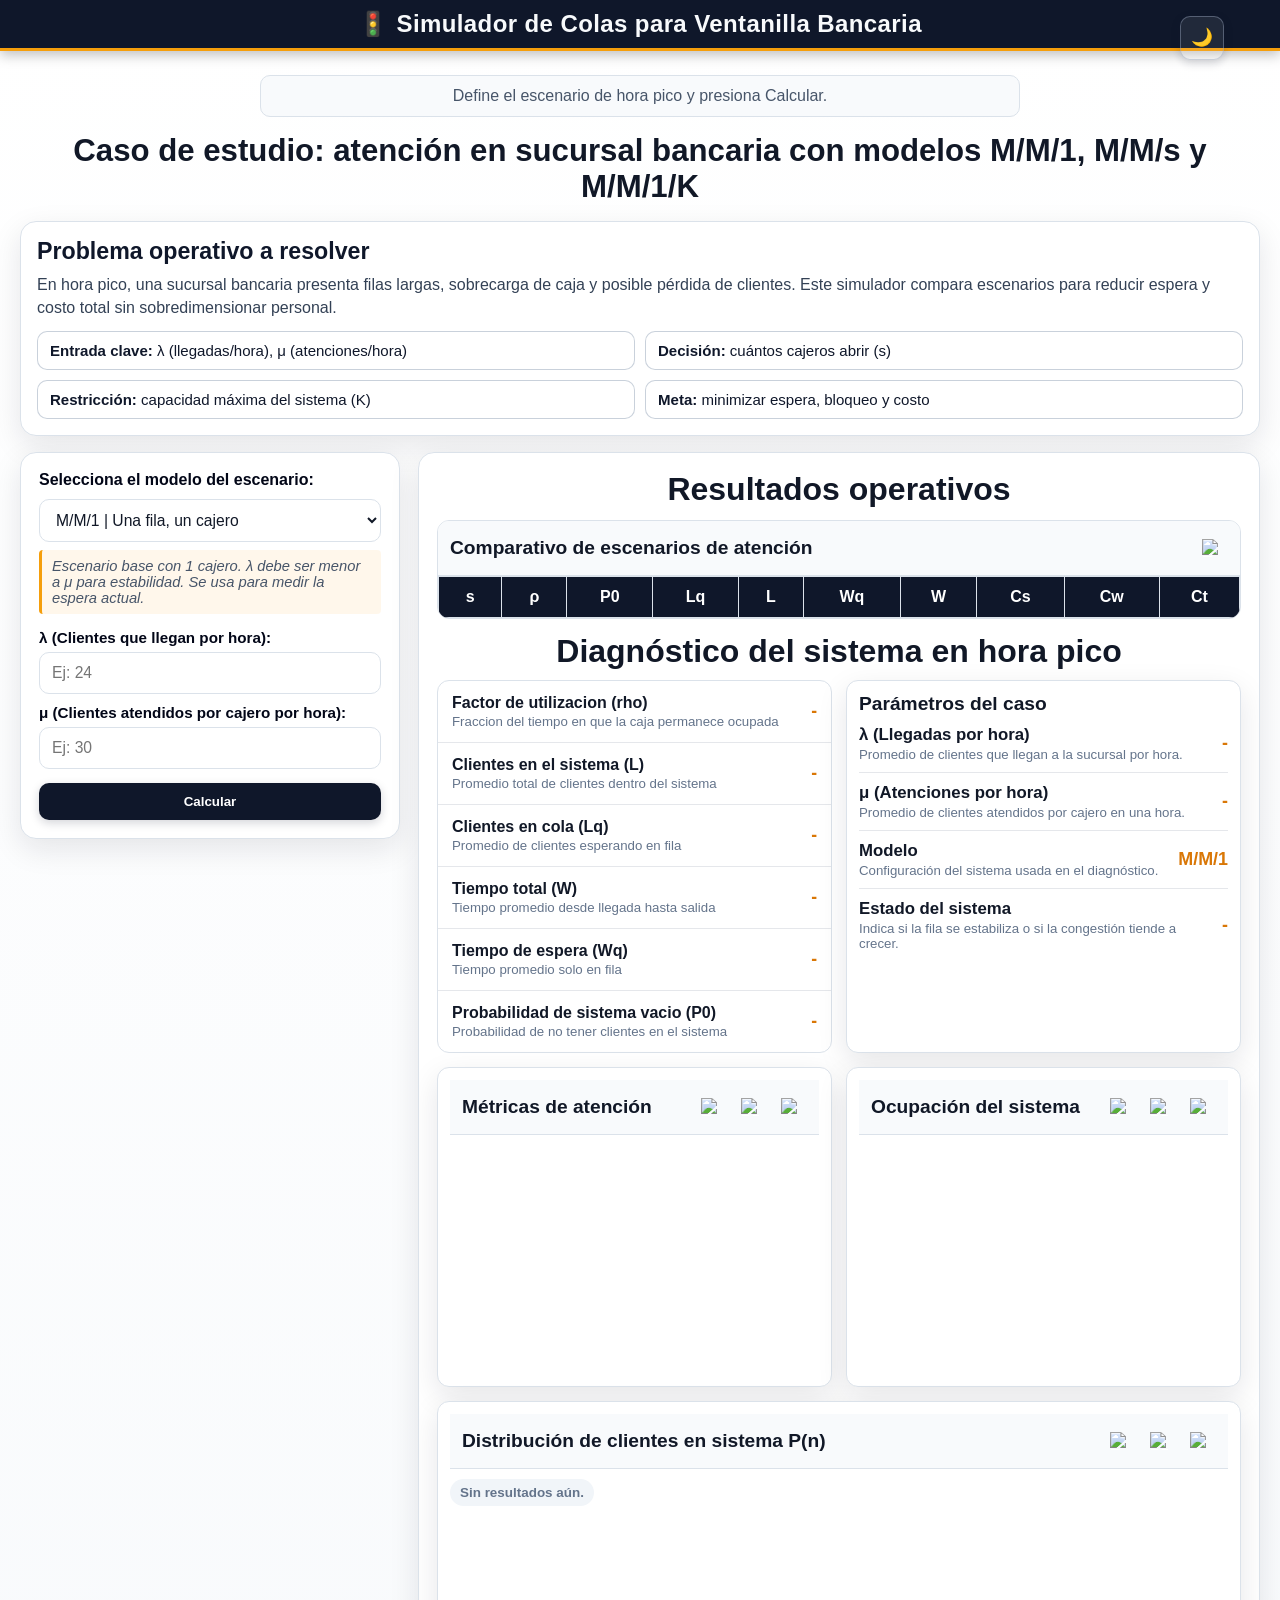
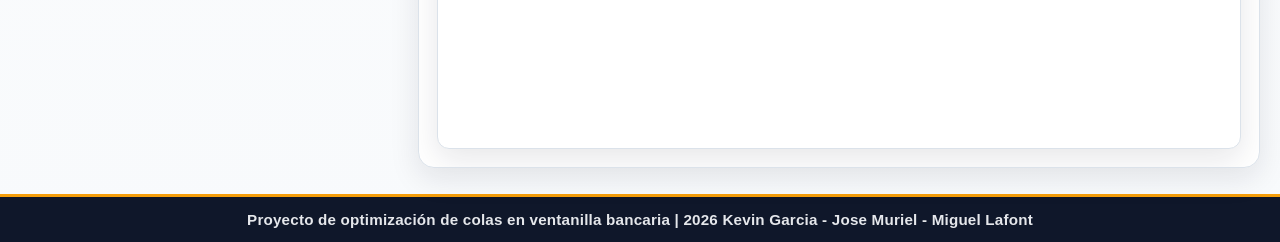
==== commit f0dc82cd: "Add Miguel Lafont to footer" ====
--- a/frontend/index.html
+++ b/frontend/index.html
@@ -211,7 +211,7 @@
 </div>
 
 <footer class="footer">
-    <p>Proyecto de optimizaci&oacute;n de colas en ventanilla bancaria | 2026 Kevin Garcia - Jose Muriel</p>
+    <p>Proyecto de optimizaci&oacute;n de colas en ventanilla bancaria | 2026 Kevin Garcia - Jose Muriel - Miguel Lafont</p>
 </footer>
 
 <div id="loadingOverlay" class="loading-overlay" aria-hidden="true">
--- a/frontend/style.css
+++ b/frontend/style.css
@@ -193,6 +193,54 @@
     box-shadow: var(--shadow);
 }
 
+.section-card.contexto-banner {
+    background: var(--surface);
+    color: #111827;
+    border-color: var(--line);
+}
+
+.section-card.contexto-banner h2 {
+    color: #0f172a;
+}
+
+.section-card.contexto-banner p {
+    color: #334155;
+}
+
+.section-card.contexto-banner .contexto-item {
+    color: #0f172a;
+    background: rgba(255, 255, 255, 0.7);
+    border-color: rgba(148, 163, 184, 0.5);
+}
+
+.section-card.contexto-banner .contexto-item strong {
+    color: #0f172a;
+}
+
+body[data-theme="dark"] .section-card.contexto-banner {
+    background: linear-gradient(135deg, #0f172a 0%, #1e293b 60%, #334155 100%);
+    color: #f8fafc;
+    border-color: rgba(245, 158, 11, 0.45);
+}
+
+body[data-theme="dark"] .section-card.contexto-banner h2 {
+    color: #ffffff;
+}
+
+body[data-theme="dark"] .section-card.contexto-banner p {
+    color: #e2e8f0;
+}
+
+body[data-theme="dark"] .section-card.contexto-banner .contexto-item {
+    color: #f1f5f9;
+    background: rgba(248, 250, 252, 0.12);
+    border-color: rgba(148, 163, 184, 0.45);
+}
+
+body[data-theme="dark"] .section-card.contexto-banner .contexto-item strong {
+    color: #ffffff;
+}
+
 .card,
 .resultados,
 .contexto-banner {
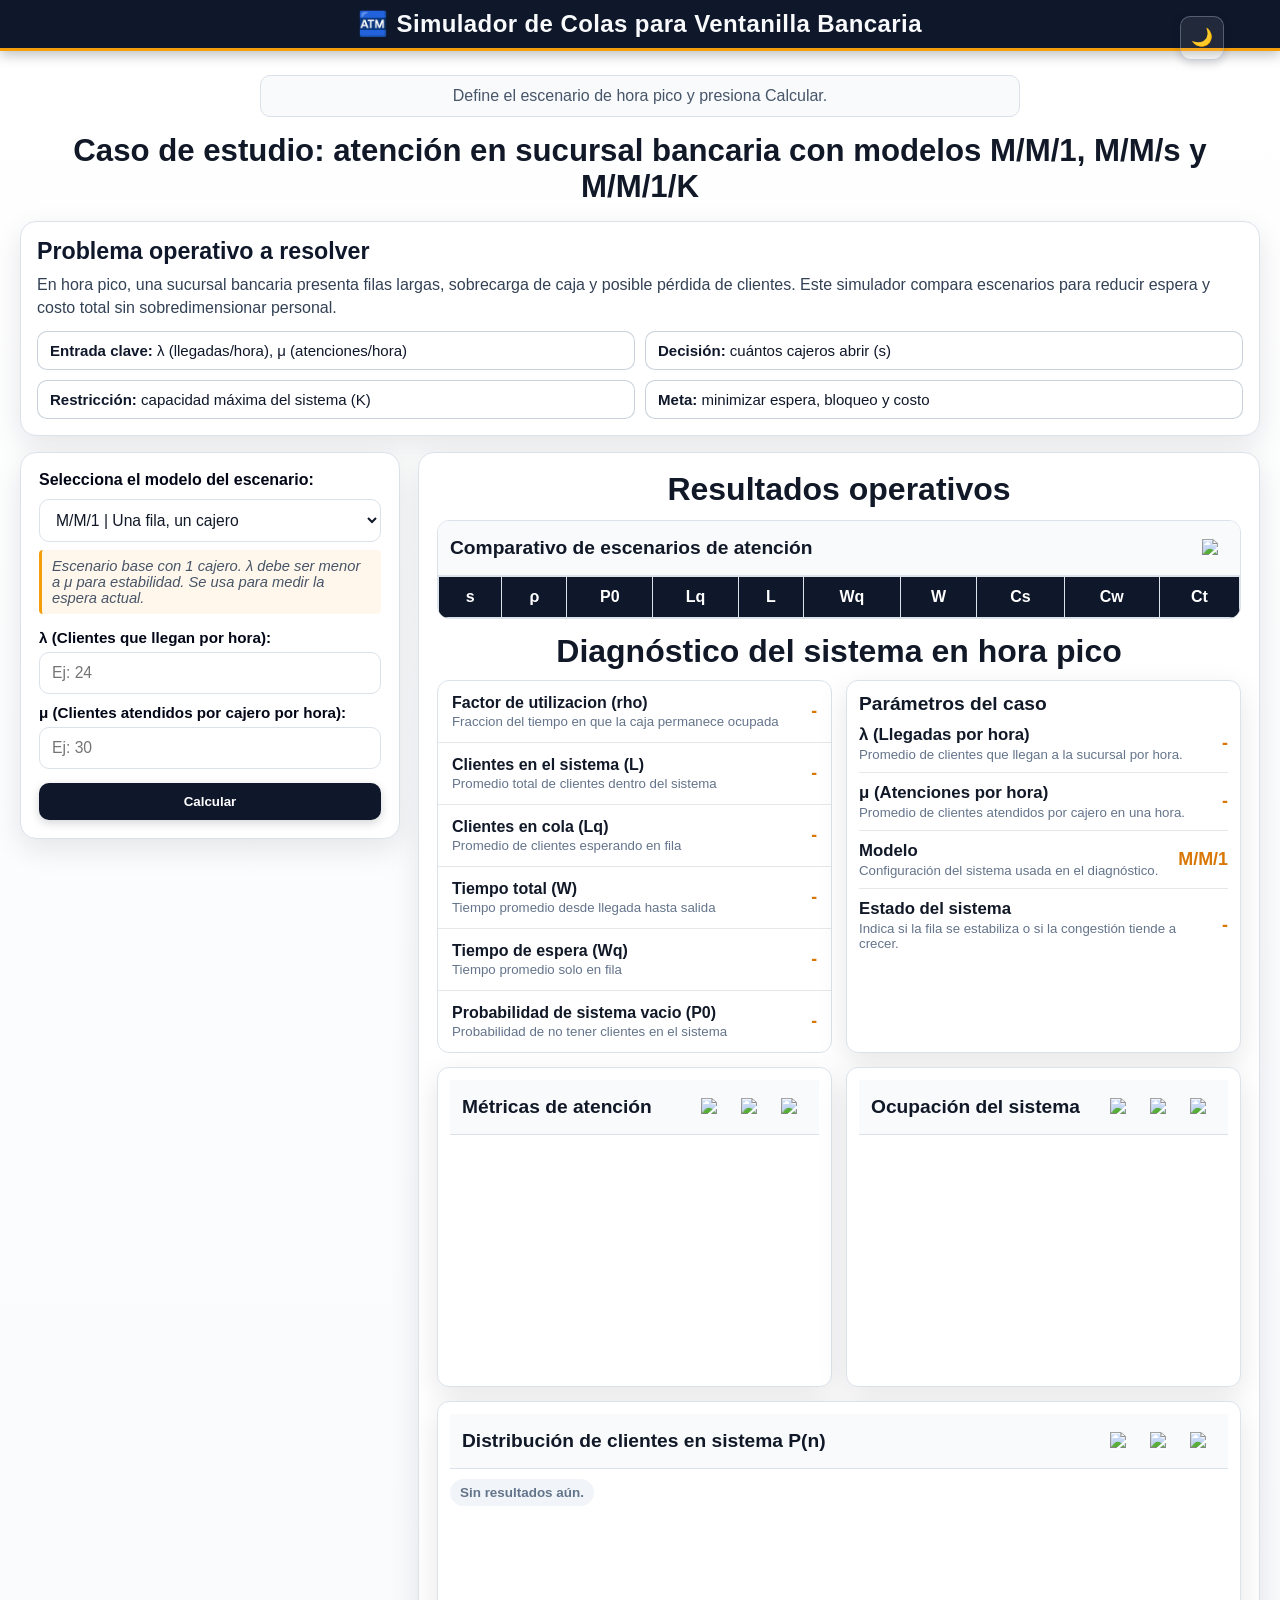
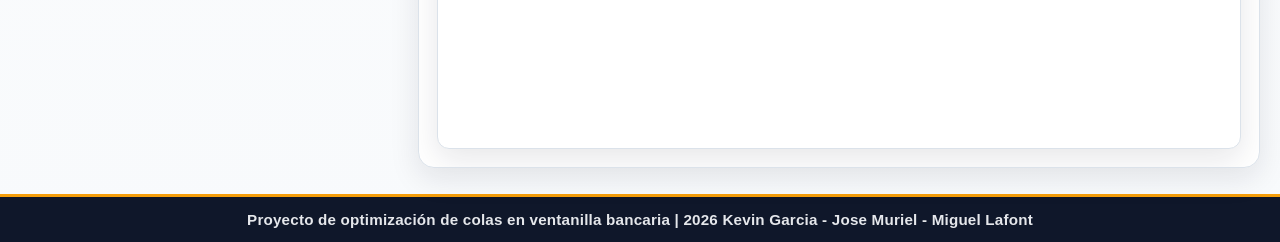
==== commit a88599ff: "Change emoji from traffic light to bank building" ====
--- a/frontend/index.html
+++ b/frontend/index.html
@@ -15,7 +15,7 @@
 
 <nav class="navbar">
     <div class="navbar-inner">
-        <div class="navbar-title"><span class="nav-icon" aria-hidden="true">&#128678;</span> Simulador de Colas para Ventanilla Bancaria</div>
+        <div class="navbar-title"><span class="nav-icon" aria-hidden="true">&#127975;</span> Simulador de Colas para Ventanilla Bancaria</div>
         <button id="themeToggle" class="theme-toggle" type="button" aria-label="Cambiar tema" title="Cambiar tema">🌙</button>
     </div>
 </nav>
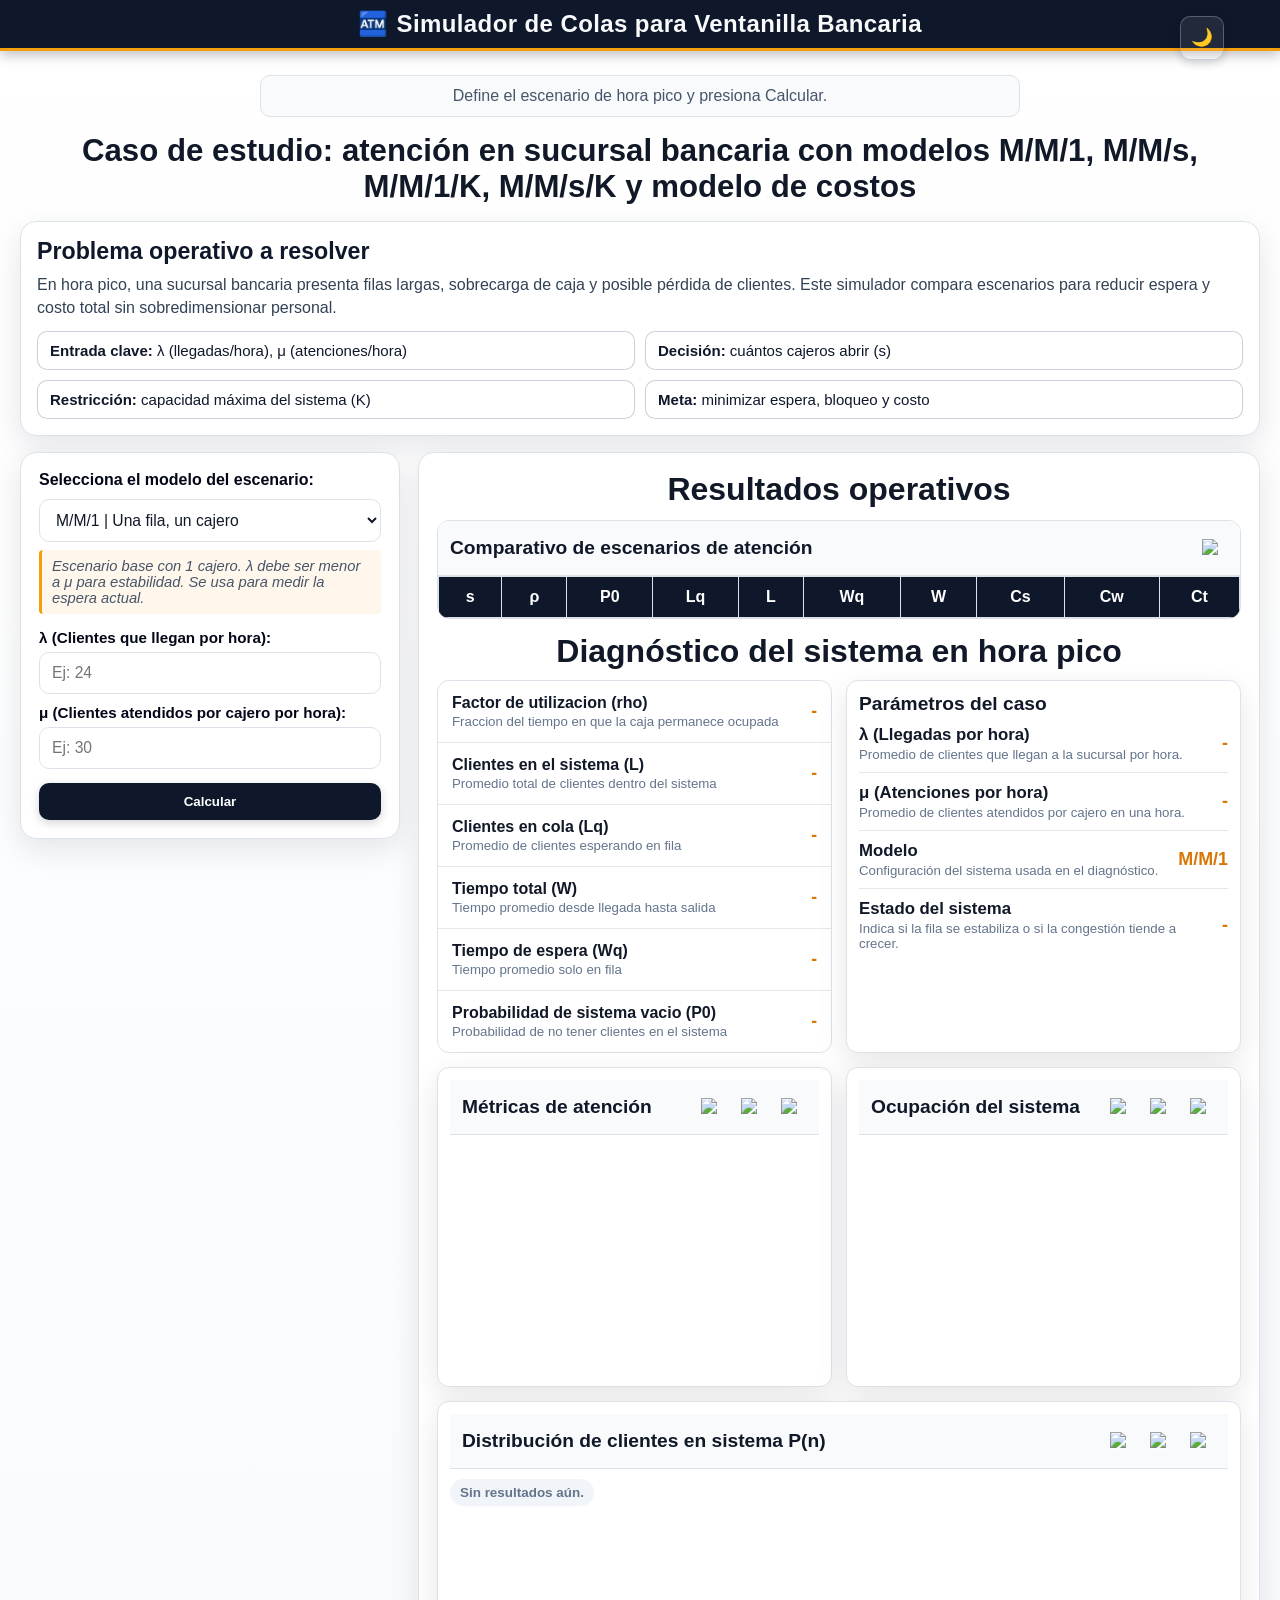
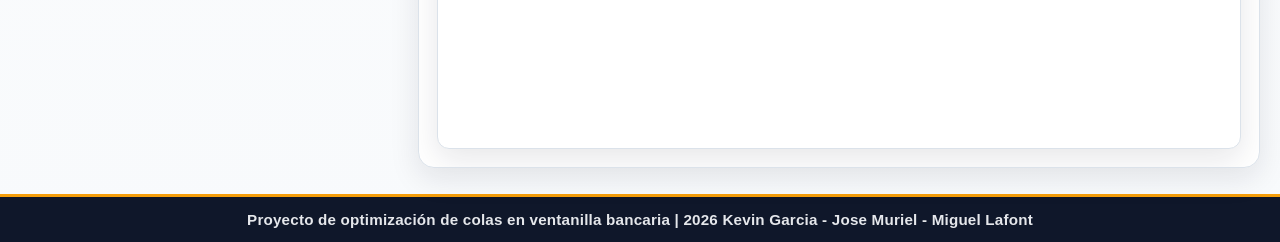
==== commit b0b9b707: "Agregar modelos M/M/s/K y costos en backend y frontend" ====
--- a/frontend/index.html
+++ b/frontend/index.html
@@ -4,7 +4,7 @@
 <meta charset="UTF-8">
 <meta name="viewport" content="width=device-width, initial-scale=1.0">
 <title>Simulador de Colas para Ventanilla Bancaria</title>
-<link rel="icon" type="image/svg+xml" href="data:image/svg+xml,%3Csvg xmlns='http://www.w3.org/2000/svg' viewBox='0 0 100 100'%3E%3Ctext y='0.9em' font-size='90'%3E%F0%9F%9A%A6%3C/text%3E%3C/svg%3E">
+<link rel="icon" type="image/svg+xml" href="data:image/svg+xml,%3Csvg xmlns='http://www.w3.org/2000/svg' viewBox='0 0 100 100'%3E%3Ctext y='0.9em' font-size='90'%3E%F0%9F%8F%A6%3C/text%3E%3C/svg%3E">
 
 <link rel="stylesheet" href="style.css">
 <script src="https://cdn.jsdelivr.net/npm/chart.js"></script>
@@ -23,7 +23,7 @@
 <div class="main">
 
     <p id="estado" class="estado">Define el escenario de hora pico y presiona Calcular.</p>
-    <p class="sub">Caso de estudio: atenci&oacute;n en sucursal bancaria con modelos M/M/1, M/M/s y M/M/1/K</p>
+    <p class="sub">Caso de estudio: atenci&oacute;n en sucursal bancaria con modelos M/M/1, M/M/s, M/M/1/K, M/M/s/K y modelo de costos</p>
 
     <section class="contexto-banner section-card">
         <h2>Problema operativo a resolver</h2>
@@ -50,6 +50,8 @@
                 <option value="mm1">M/M/1 | Una fila, un cajero</option>
                 <option value="mms">M/M/s | Una fila, varios cajeros</option>
                 <option value="mm1k">M/M/1/K | Una fila, un cajero, aforo limitado</option>
+                <option value="mmsk">M/M/s/K | Varios cajeros con aforo limitado</option>
+                <option value="costos">Modelo de costos | Optimizaci&oacute;n econ&oacute;mica</option>
             </select>
             <p id="modelo-desc" class="modelo-desc"></p>
         </div>
